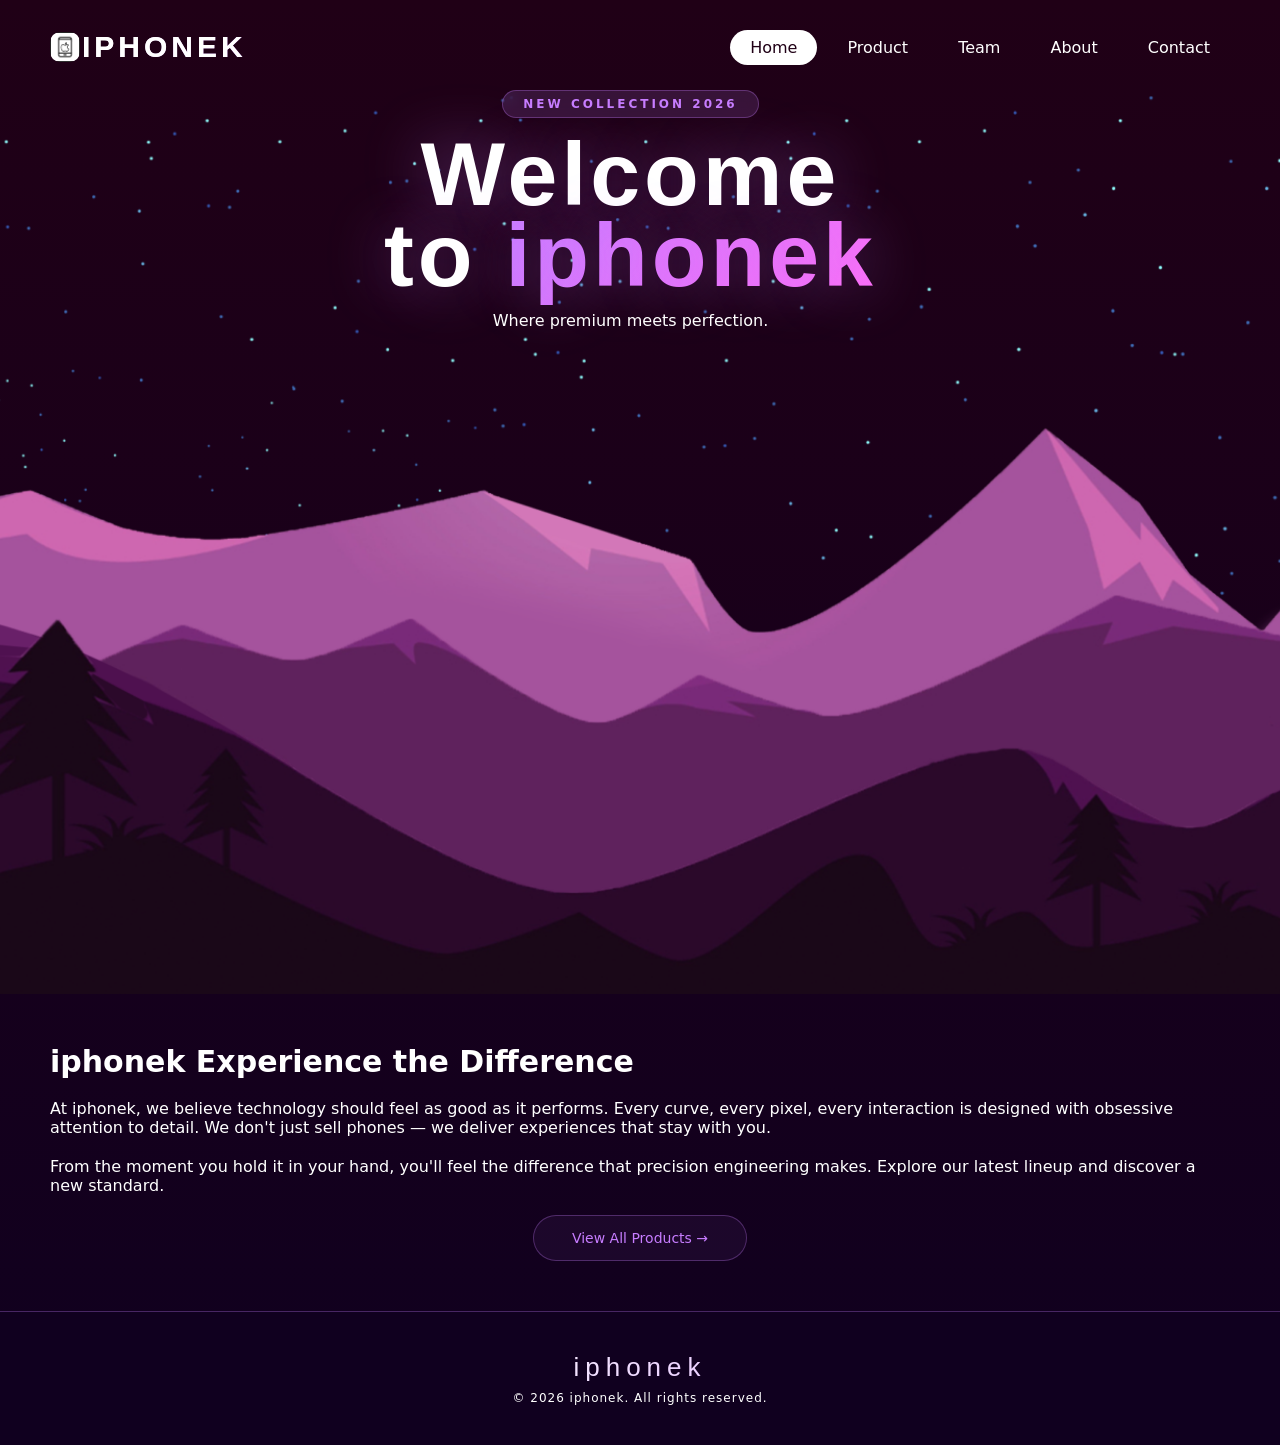
==== index.html @ 6fb7806c "Fix HTML formatting and structure" ====
<!doctype html>
<html lang="en">
  <head>
    <meta charset="UTF-8" />
    <meta name="viewport" content="width=device-width, initial-scale=1.0" />
    <title>iphonek</title>

    <!-- ربط CSS -->
    <link rel="stylesheet" href="./css/style.css" />
  </head>

  <body>
    <header>
      <h2>
        <a href="#" class="logo">
          <img
            class="header-img"
            src="./images/our team/iPHONEK LOGO.png"
            alt=""
          />iphonek</a
        >
      </h2>

      <ul>
        <li><a href="/index.html" class="active">Home</a></li>
        <li><a href="/product.html">Product</a></li>
        <li><a href="/the last our team page.html">Team</a></li>
        <li><a href="/about us.html">About</a></li>
        <li><a href="/contact.html">Contact</a></li>
      </ul>
    </header>

    <!-- نفس السكشن بس غيرنا اللي جواه -->
    <section class="mainn">
      <!-- ✨ بدل Welcome -->
      <div class="hero-text" id="heroText">
        <div class="hero-badge">New Collection 2026</div>

        <h1 class="hero-title">
          <span class="line1">Welcome</span>
          <span class="line2">to <em>iphonek</em></span>
        </h1>

        <p class="hero-sub">Where premium meets perfection.</p>
      </div>
    </section>

    <section class="main">
      <img src="./images/home/stars1-1536x864.png" id="stars" />
      <img src="./images/home/mountains3-1536x864.png" id="mountains3" />
      <img src="./images/home/mountains4-1536x864.png" id="mountains4" />
      <img src="./images/home/river5-1536x864.png" id="river" />
      <img src="./images/home/mountains7-1536x864.png" id="mounte" />
    </section>

    <div class="content">
      <h2>iphonek Experience the Difference</h2>
      <p>
        At iphonek, we believe technology should feel as good as it performs.
        Every curve, every pixel, every interaction is designed with obsessive
        attention to detail. We don't just sell phones — we deliver experiences
        that stay with you.
      </p>

      <p>
        From the moment you hold it in your hand, you'll feel the difference
        that precision engineering makes. Explore our latest lineup and discover
        a new standard.
      </p>
      <a href="product.html" class="cta-btn"> View All Products </a>
    </div>
    <footer class="footer">
      <p class="footer-logo">iphonek</p>
      <p class="footer-copy">© 2026 iphonek. All rights reserved.</p>
    </footer>

    <script src="./js/acshan.js"></script>
  </body>
</html>
---- css/style.css ----
* {
  margin: 0;
  padding: 0;
  box-sizing: border-box;
}
:root {
  --accent: #c77dff;
  --glass-border: rgba(199, 125, 255, 0.3);
}

body {
  background: linear-gradient(#200016, #10001f);

  font-family:
    system-ui,
    -apple-system,
    sans-serif;
  color: white;
  overflow-x: hidden;
}

/* روابط */
a {
  text-decoration: none;
  color: white;
  transition: 0.3s;
}

/* الهيدر */
header {
  position: absolute;
  top: 0;
  left: 0;
  width: 100%;
  display: flex;
  justify-content: space-between;
  align-items: center;
  padding: 30px 50px;
  position: relative;
  z-index: 100;
  
}

header .logo {
  font-size: 30px;
  text-transform: uppercase;
  font-weight: bold;
  letter-spacing: 2px;

  font-family: "Bebas Neue", sans-serif;
  font-size: 30px;
  letter-spacing: 4px;
  background: linear-gradient(135deg, #fff 30%, var(--accent));

  background-clip: text;
}
.header-img {
  width: 30px;
  border-radius: 10px;
  margin-bottom:-5px ;
  margin-right: 2px;
}

header ul {
  display: flex;
  list-style: none;
  gap: 10px;
}

header ul li a {
  padding: 8px 20px;
  border-radius: 20px;
}

header ul li a:hover,
header ul li a.active {
  background: #fff;
  color: #200016;
}

/* السكشن الرئيسي */
.main {
  position: relative;
  height: 100vh;
  width: 100%;
  display: flex;
  justify-content: center;
  align-items: center;
  overflow: hidden;
}
.main::after {
  content: " ";
  position: absolute;
  bottom: 0;
  left: 0;
  height: 100px;
  width: 100%;
  background: linear-gradient(to top#200016, transparent);
  z-index: 7;
  padding: 30px;
  align-items: center;
  justify-content: center;
}

/* الصور */
.main img {
  position: absolute;
  top: 0;
  left: 0;
  width: 100%;
  height: 100vh;
  object-fit: cover;
}

/* ترتيب الطبقات */
#stars {
  z-index: 1;
}

#mountains3 {
  z-index: 2;
}

#mountains4 {
  z-index: 3;
}

#river {
  z-index: 1;
}
#mounte {
  z-index: 6;
}
/* Hero Text — between river (z4) and mounte (z6) */
.hero-text {
  position: absolute;
  z-index: 5;
  text-align: center;
  top: 10%;
  left: 30%;
  transform: translatex(-50%);
  display: flex;
  flex-direction: column;
  align-items: center;
  gap: 16px;
  animation: heroFadeIn 1.2s ease both;
  animation-delay: 0.3s;
  padding: 30px;
  margin: 0 auto;
  padding: 0;
}

@keyframes heroFadeIn {
  from {
    opacity: 0;
    transform: translateY(40px);
  }
  to {
    opacity: 1;
    transform: translateY(0);
  }
}

.hero-badge {
  display: inline-block;
  padding: 6px 20px;
  background: rgba(199, 125, 255, 0.15);
  border: 1px solid var(--glass-border);
  border-radius: 30px;
  font-size: 12px;
  font-weight: 600;
  letter-spacing: 3px;
  text-transform: uppercase;
  color: var(--accent);
  backdrop-filter: blur(6px);
}

.hero-title {
  font-family: "Bebas Neue", sans-serif;
  font-size: clamp(60px, 7vw, 130px);
  line-height: 0.9;
  letter-spacing: 4px;
  text-shadow: 0 0 60px rgba(199, 125, 255, 0.4);
}

.hero-title .line1 {
  display: block;
  color: #fff;
}

.hero-title .line2 {
  display: block;
  color: #fff;
}

.hero-title em {
  font-style: normal;
  background: linear-gradient(135deg, var(--accent), #ff6ef7);
  -webkit-background-clip: text;
  -webkit-text-fill-color: transparent;
  background-clip: text;
}
.content {
  color: white;
  padding: 30px;
}
.content h2 {
  margin: 20px;
  font-size: 30px;
}
.content p {
  margin: 20px;
}
.cta-btn {
  display: block;
  width: fit-content;
  margin: 20px auto;
  align-items: center;
  gap: 10px;
  margin-top: 20px;
  padding: 14px 38px;
  border: 1.5px solid var(--glass-border);
  border-radius: 50px;
  font-size: 14px;
  font-weight: 500;
  color: var(--accent);
  background: rgba(199, 125, 255, 0.06);
  transition: all 0.3s;
}

.cta-btn:hover {
  background: linear-gradient(135deg, var(--accent), var(--accent2));
  color: #fff;
  border-color: transparent;
  box-shadow: 0 0 40px rgba(199, 125, 255, 0.35);
  transform: translateY(-2px);
}

/* السهم */
.cta-btn::after {
  content: " →";
  transition: 0.3s;
}

.cta-btn:hover::after {
  margin-left: 5px;
}
.footer {
  display: block;
  position: relative;
  z-index: 999;
  text-align: center;
  padding: 40px 20px;
  border-top: 1px solid var(--glass-border);
  background: #10001f;
  color: #fff;
  margin-top: auto;
}
.footer-logo {
  font-family: "Bebas Neue", sans-serif;
  font-size: 26px;
  letter-spacing: 6px;
  background: linear-gradient(135deg, #fff 30%, var(--accent));
  -webkit-background-clip: text;
  -webkit-text-fill-color: transparent;
  background-clip: text;
  margin-bottom: 8px;
}
.footer-copy {
  font-size: 12px;
  color: var(--text-muted);
  letter-spacing: 1px;
}

/* ===== SCROLL REVEAL ===== */
.reveal {
  opacity: 0;
  transform: translateY(50px);
  transition:
    opacity 0.8s ease,
    transform 0.8s ease;
}
.reveal.visible {
  opacity: 1;
  transform: translateY(0);
}
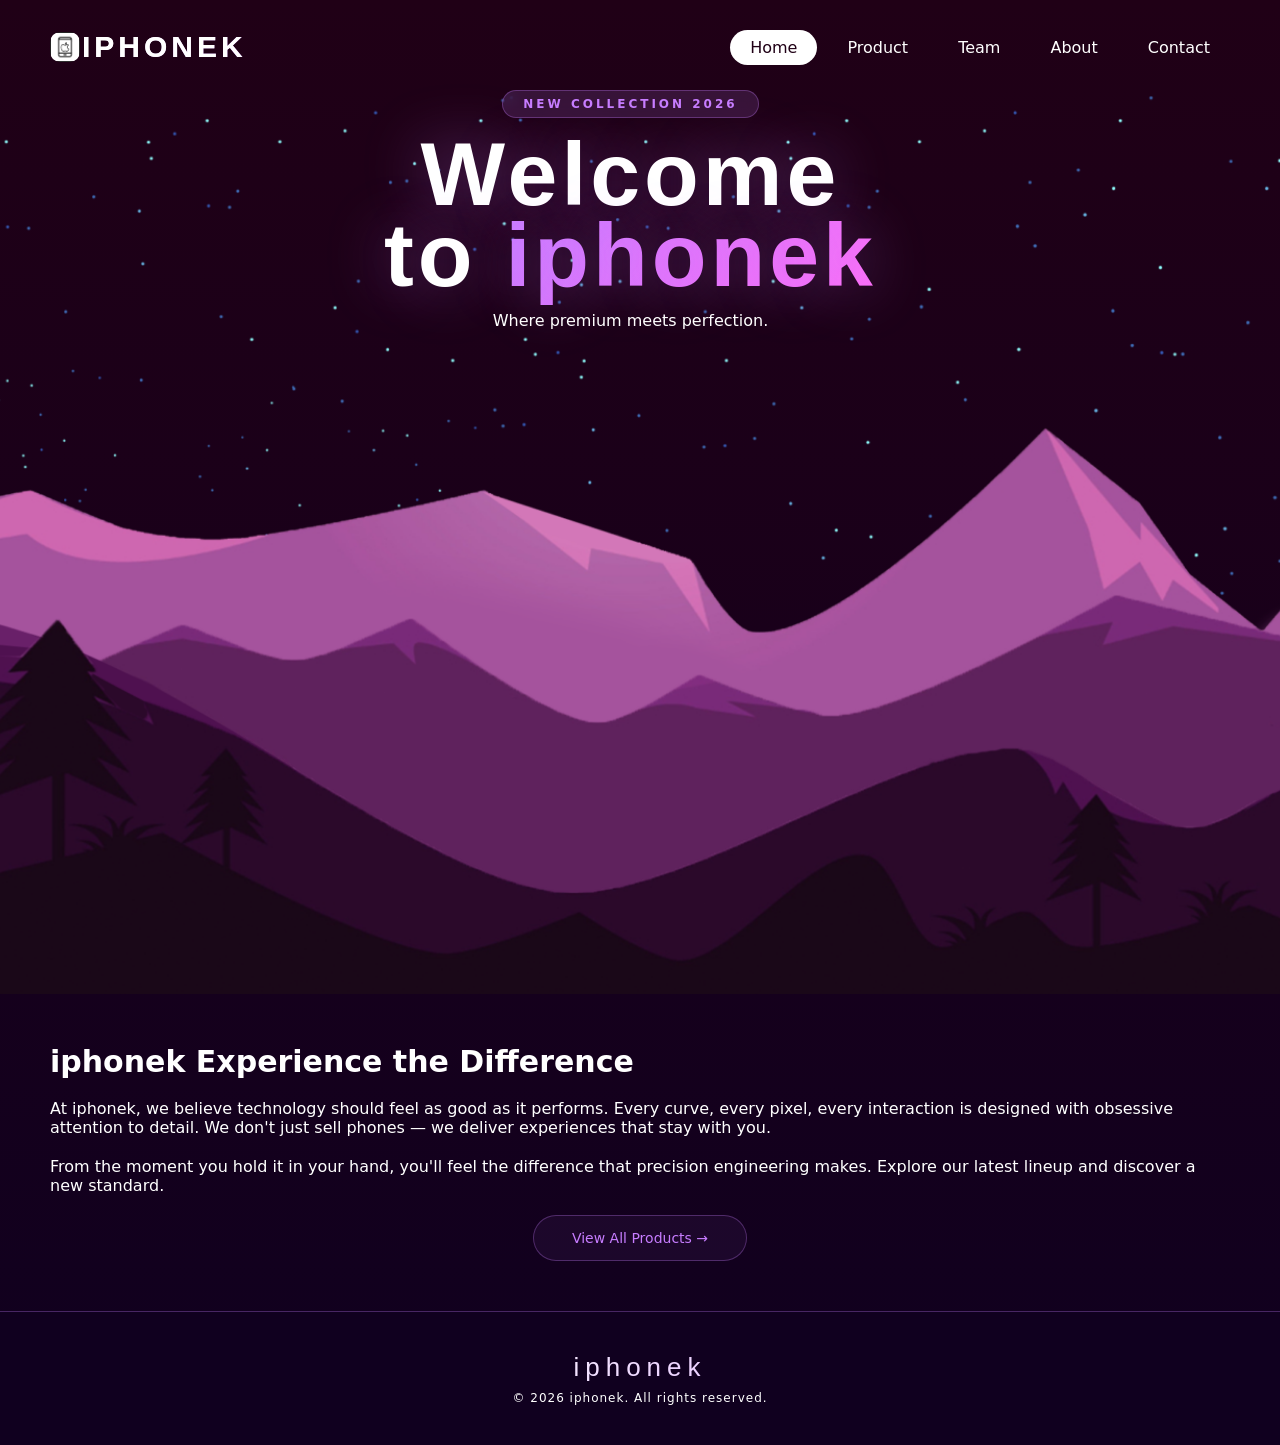
==== commit fa4f9023: "Update index.html" ====
--- a/index.html
+++ b/index.html
@@ -22,11 +22,11 @@
       </h2>
 
       <ul>
-        <li><a href="/index.html" class="active">Home</a></li>
-        <li><a href="/product.html">Product</a></li>
-        <li><a href="/the last our team page.html">Team</a></li>
-        <li><a href="/about us.html">About</a></li>
-        <li><a href="/contact.html">Contact</a></li>
+        <li><a href="index.html" class="active">Home</a></li>
+        <li><a href="product.html">Product</a></li>
+        <li><a href="the last our team page.html">Team</a></li>
+        <li><a href="about us.html">About</a></li>
+        <li><a href="contact.html">Contact</a></li>
       </ul>
     </header>
 
